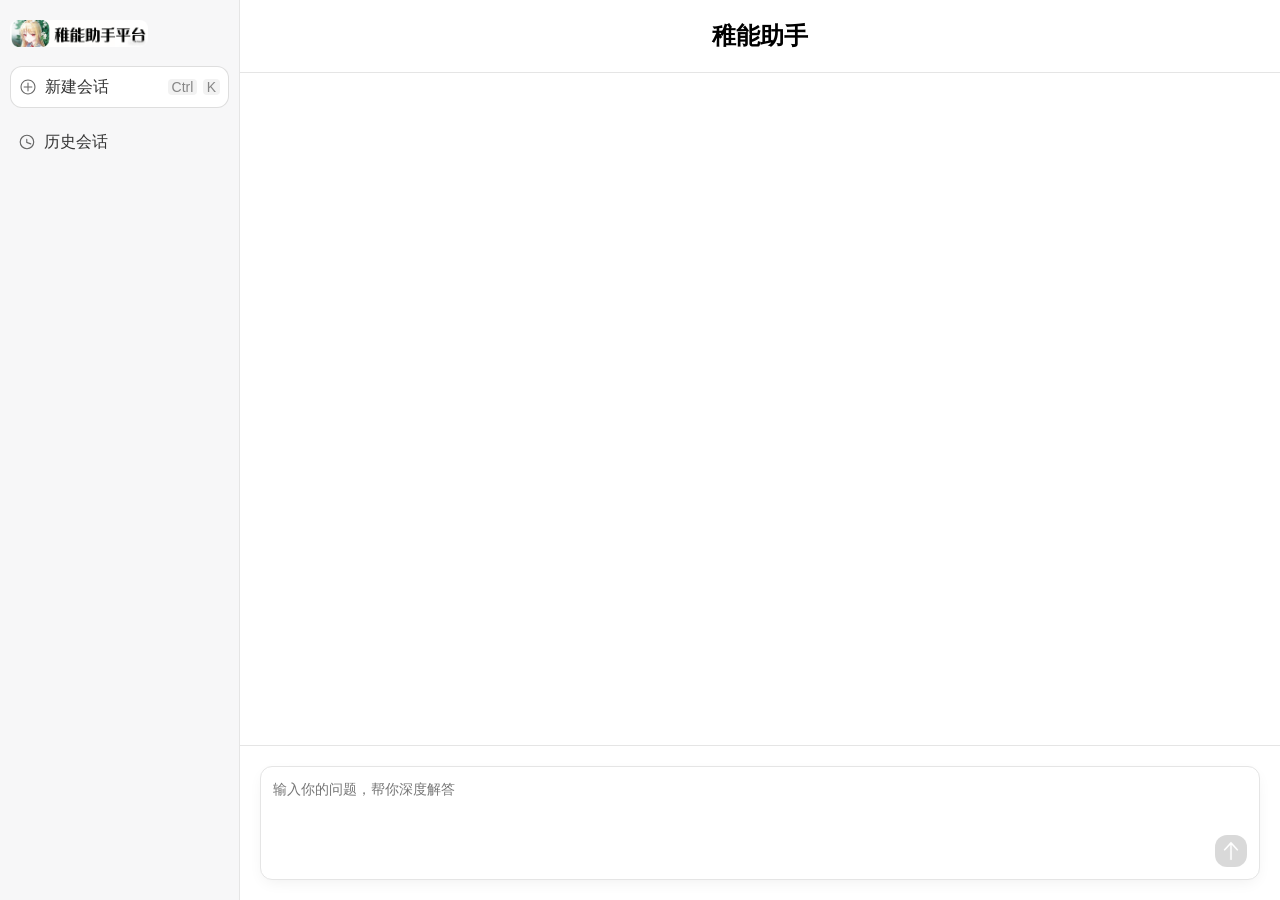
==== spring-ai-project/spring-chat-bot/src/main/resources/static/index.html @ 7eafef10 "feat(ai): 新增多个AI集成项目并完善聊天功能 - 创建spring-alibaba-demo项目集成阿里通义千问 - 创建spring-ollama-demo项目集成本地Ollama服务 -" ====
<!DOCTYPE html>
<html lang="zh-CN">
<head>
    <meta charset="UTF-8">
    <meta name="viewport" content="width=device-width, initial-scale=1.0">
    <title>稚能助手 Chat Interface</title>
    <link rel="stylesheet" href="styles.css">
    <link rel="stylesheet" href="chat-board.css">
    <script src="https://code.jquery.com/jquery-3.6.0.min.js"></script>
    <script src="https://cdn.bootcdn.net/ajax/libs/mathjax/3.2.0/es5/tex-chtml.js"></script>
    <script type="text/x-mathjax-config">
        window.MathJax = {
            tex: {
              // 行内公式标志
              inlineMath: [['$', '$']],
              // 块级公式标志
              displayMath: [['$$', '$$']],
              // 下面两个主要是支持渲染某些公式，可以自己了解
              processEnvironments: true,
              processRefs: true,
            },
            options: {
              // 跳过渲染的标签
              skipHtmlTags: ['noscript', 'script', 'span' 'style', 'textarea', 'pre', 'code'],
              ignoreHtmlClass: 'MathJax_Preview',
            },
            startup: {
              // 当mathjax加载并初始化完成后的回调
              pageReady: () => {
                callback && callback()
              },
            },
            svg: {
              fontCache: 'global',
            },
         }
    </script>
</head>
<body>
    <div class="chat-container">
        <div class="sidebar">
            <div class="logo">
                <img src="pic/logo.png" alt="Logo" class="logo-img">
            </div>
            <div class="menu-items">
                <div class="menu-item" id="newChatBtn">
                    <span class="icon">
                        <svg t="1751945279481" class="icon" viewBox="0 0 1024 1024" version="1.1" xmlns="http://www.w3.org/2000/svg" p-id="4610" xmlns:xlink="http://www.w3.org/1999/xlink" width="200" height="200"><path d="M904.2 344.3c-21.5-50.7-52.2-96.3-91.3-135.4s-84.6-69.8-135.4-91.3C625 95.5 569.3 84.2 511.8 84.2S398.5 95.5 346 117.7c-50.7 21.5-96.3 52.2-135.4 91.3s-69.8 84.6-91.3 135.4c-22.2 52.5-33.5 108.3-33.5 165.8S97.1 623.5 119.3 676c21.5 50.7 52.2 96.3 91.3 135.4 39.1 39.1 84.6 69.8 135.4 91.3 52.5 22.2 108.3 33.5 165.8 33.5s113.3-11.3 165.8-33.5c50.7-21.5 96.3-52.2 135.4-91.3 39.1-39.1 69.8-84.6 91.3-135.4 22.2-52.5 33.5-108.3 33.5-165.8s-11.4-113.4-33.6-165.9zM511.8 876C310 876 145.9 711.8 145.9 510.1S310 144.2 511.8 144.2c201.7 0 365.9 164.1 365.9 365.9 0 201.7-164.2 365.9-365.9 365.9z" fill="#666666" p-id="4611"></path><path d="M737 481H542V286c0-16.5-13.5-30-30-30s-30 13.5-30 30v195H287c-16.5 0-30 13.5-30 30s13.5 30 30 30h195v195c0 16.5 13.5 30 30 30s30-13.5 30-30V541h195c16.5 0 30-13.5 30-30s-13.5-30-30-30z" fill="#666666" p-id="4612"></path></svg>
                    </span>
                    <span class="text">新建会话</span>
                    <span class="shortcut">
                        <span class="key">Ctrl</span>
                        <span class="key">K</span>
                    </span>
                </div>
                <div class="menu-item">
                    <span class="icon">
                        <svg t="1751945579803" class="icon" viewBox="0 0 1024 1024" version="1.1" xmlns="http://www.w3.org/2000/svg" p-id="1103" xmlns:xlink="http://www.w3.org/1999/xlink" width="200" height="200"><path fill="#666666" d="M727.04 649.0624a31.5392 31.5392 0 0 1-10.5984-1.8432l-228.864-81.664a31.5392 31.5392 0 0 1-20.9408-29.696V352.4608a31.5392 31.5392 0 1 1 63.0784 0v161.1776L737.28 587.8272a31.5392 31.5392 0 0 1-10.5984 61.44z" p-id="1104"></path><path d="M509.8496 95.5904A416.9728 416.9728 0 1 0 926.72 512.5632a417.4336 417.4336 0 0 0-416.8704-416.9728z m0 767.6928a350.72 350.72 0 1 1 350.72-350.72 350.72 350.72 0 0 1-350.72 350.6688z" p-id="1105" fill="#666666"></path></svg>
                    </span>
                    <span class="text">历史会话</span>
                </div>
                <div class="history-list">
                    <!-- 会话列表将在这里动态添加 -->
                </div>
                <!--<div class="menu-item secondary">
                    <span class="text">查看全部</span>
                </div>-->
            </div>
            <div class="delete-session">
                <!--<div class="operate edit">编辑标题</div>-->
                <div class="operate delete">
                    <span class="icon">
                        <svg data-v-e8defdd9="" xmlns="http://www.w3.org/2000/svg" xmlns:xlink="http://www.w3.org/1999/xlink" aria-hidden="true" role="img" name="Delete" class="opt-icon iconify" width="16" height="16" viewBox="0 0 1024 1024"><path d="M352.256 155.648c0-20.48 16.384-36.864 36.864-36.864h245.76c20.48 0 36.864 16.384 36.864 36.864s-16.384 36.864-36.864 36.864H389.12c-20.48 0-36.864-16.384-36.864-36.864zM430.08 684.032c-20.48 0-36.864-16.384-36.864-36.864v-204.8c0-20.48 16.384-36.864 36.864-36.864s36.864 16.384 36.864 36.864v204.8c0 20.48-16.384 36.864-36.864 36.864zM557.056 647.168c0 20.48 16.384 36.864 36.864 36.864s36.864-16.384 36.864-36.864v-204.8c0-20.48-16.384-36.864-36.864-36.864s-36.864 16.384-36.864 36.864v204.8z" fill="currentColor"></path><path d="M880.64 241.664H143.36c-20.48 0-36.864 16.384-36.864 36.864s16.384 36.864 36.864 36.864h49.152l40.96 483.328c4.096 49.152 45.056 90.112 98.304 90.112h364.544c49.152 0 94.208-40.96 98.304-90.112l40.96-483.328H880.64c20.48 0 36.864-16.384 36.864-36.864s-16.384-36.864-36.864-36.864z m-159.744 548.864c0 12.288-12.288 24.576-24.576 24.576h-368.64c-12.288 0-24.576-8.192-24.576-24.576L266.24 315.392h491.52l-36.864 475.136z" fill="currentColor"></path></svg>
                    </span>
                    <span class="text">删除</span>
                </div>
            </div>
        </div>
        <div class="main-content">
            <div class="chat-header">
                <h1>稚能助手</h1>
            </div>
            <div class="chat-messages">
                <div class="chat-messages" id="chatMessages">
                    <!-- Messages will be added here -->
                </div>
                <div class="bottom-line"></div>
            </div>
            <div class="chat-input-container">
                <div class="input-wrapper">
                    <textarea id="userInput" placeholder="输入你的问题，帮你深度解答"></textarea>
                    <div class="input-buttons">
                        <div class="action-buttons">
                            <!-- <button class="action-btn">🌐</button>
                            <button class="action-btn">📎</button>
                            <button class="action-btn">🎯</button> -->
                            <button class="send-btn">
                                <svg t="1751947442961" class="icon" viewBox="0 0 1024 1024" version="1.1" xmlns="http://www.w3.org/2000/svg" p-id="16165" xmlns:xlink="http://www.w3.org/1999/xlink" width="200" height="200">
                                    <path d="M541.824 241.28v624.554667a29.781333 29.781333 0 0 1-8.448 21.333333 28.245333 28.245333 0 0 1-21.333333 8.832 28.245333 28.245333 0 0 1-21.333334-8.832 29.781333 29.781333 0 0 1-8.448-21.333333V241.28l-218.325333 243.2a26.026667 26.026667 0 0 1-20.821333 9.344 26.88 26.88 0 0 1-21.333334-9.898667 34.816 34.816 0 0 1-8.448-23.381333c0-8.96 2.986667-16.981333 8.96-23.893333l268.885334-299.306667A26.026667 26.026667 0 0 1 512 128a26.026667 26.026667 0 0 1 20.821333 9.344l268.928 299.306667c5.973333 6.912 8.917333 14.933333 8.917334 23.893333a34.816 34.816 0 0 1-8.448 23.381333 26.368 26.368 0 0 1-20.821334 9.898667 28.544 28.544 0 0 1-21.333333-9.386667l-218.24-243.2z" fill="#ffffff" stroke="#ffffff" stroke-width="7" p-id="16166"></path>
                                </svg>
                            </button>
                        </div>
                    </div>
                </div>
            </div>
        </div>
    </div>
    <script src="script.js"></script>
</body>
</html>
---- spring-ai-project/spring-chat-bot/src/main/resources/static/styles.css ----
* {
    margin: 0;
    padding: 0;
    box-sizing: border-box;
}

body {
    font-family: -apple-system, BlinkMacSystemFont, "Segoe UI", Roboto, "Helvetica Neue", Arial, sans-serif;
    background-color: #ffffff;
    height: 100vh;
}

.mjx-chtml{
    white-space: normal !important;
    font-size: 100% !important;
    span .mjx-char{
        font-family: KaTeX_Math, "Times New Roman" !important;
        font-style: italic;
    }
    .mjx-char.MJXc-TeX-main-R {
        font-family: KaTeX_Math, "Times New Roman" !important;
        font-style: initial;
    }
}
.chat-container {
    display: flex;
    height: 100vh;
}

.sidebar {
    width: 240px;
    background-color: #f7f7f8;
    padding: 20px 10px;
    display: flex;
    flex-direction: column;
    border-right: 1px solid #e5e5e5;
}

.logo {
    margin-bottom: 15px;
}

.logo-img {
    border-radius: 8px;
    width: 138px;
}


.menu-items {
    display: flex;
    flex-direction: column;
    gap: 0;
}

.menu-item {
    display: flex;
    align-items: center;
    padding: 5px 8px;
    border-radius: 8px;
    cursor: pointer;
    color: #333;
    transition: background-color 0.2s;
}
.menu-item#newChatBtn{
    border: 1px solid rgba(0, 0, 0, .13);
    background: #ffffff;
    padding: 5px 8px;
    border-radius: 12px;
    display: flex;
    justify-content: space-between;
    align-items: center;
    cursor: pointer;
    margin-bottom: 14px;
    transition: box-shadow .2s ease-in-out, background-color .2s ease-in-out;
}
.menu-item#newChatBtn:hover{
    box-shadow: 0 3px 10px rgba(0, 0, 0, .1);
}
.menu-item:hover {
    background-color: #e5e5e5;
}

.menu-item .icon {
    width: fit-content;
    line-height: 16px;
    margin-right: 8px;
}
.menu-item .icon svg{
    width: 18px;
    height: 18px;
    vertical-align: middle;
    margin-right: 0;
}
.menu-item .text{
    line-height: 30px;
}
.menu-item .shortcut {
    margin-left: auto;
    font-size: 12px;
    color: #666;
}
.menu-item .shortcut .key{
    padding: 0 4px;
    min-width: 20px;
    box-sizing: border-box;
    height: 20px;
    line-height: 20px;
    font-size: 14px;
    color: rgba(0, 0, 0, .45);
    background: rgba(0, 0, 0, .05);
    margin-left: 2px;
    text-align: center;
    border-radius: 4px;
}
.menu-item.secondary {
    color: #666;
    font-size: 14px;
}

.main-content {
    flex: 1;
    display: flex;
    flex-direction: column;
    height: 100%;
}

.chat-header {
    padding: 20px;
    text-align: center;
    border-bottom: 1px solid #e5e5e5;
}

.chat-header h1 {
    font-size: 24px;
    font-weight: bold;
}

.chat-messages {
    flex: 1;
    overflow-y: scroll;
    padding: 20px;
}
.chat-messages::-webkit-scrollbar {
    display: none;
}
.chat-messages .bottom-line{
    width: 100%;
    height: 1px;
    background-color: transparent;
}
.chat-input-container {
    padding: 20px;
    border-top: 1px solid #e5e5e5;
}

.input-wrapper {
    background-color: #fff;
    border: 1px solid #e5e5e5;
    border-radius: 12px;
    padding: 12px;
    box-shadow: 0 5px 16px -4px rgba(0, 0, 0, .07);
    transition: 300ms;
}
.input-wrapper:has(:focus-within) {
    border-color: #c5c5c5;
    box-shadow: 0 5px 16px -4px rgba(0, 0, 0, .15);
}
#userInput {
    width: 100%;
    min-height: 24px;
    max-height: 200px;
    border: none;
    outline: none;
    resize: none;
    font-size: 14px;
    line-height: 1.5;
    margin-bottom: 10px;
}
#userInput::placeholder {
    font-family: -apple-system, BlinkMacSystemFont, "Segoe UI", Roboto, "Helvetica Neue", Arial, sans-serif;
}
.input-buttons {
    display: flex;
    justify-content: flex-end;
    align-items: center;
}

.model-select {
    padding: 6px 12px;
    border-radius: 16px;
    border: 1px solid #e5e5e5;
    background-color: transparent;
    color: #666;
    cursor: pointer;
    font-size: 12px;
}

.action-buttons {
    display: flex;
    gap: 8px;
}

.action-buttons {
    width: 32px;
    height: 32px;
    border-radius: 12px;
    background-color: rgba(0,0,0,.15);
    cursor: pointer;
    display: flex;
    align-items: center;
    justify-content: center;
    transition: 100ms;
}
.btn-is-active{
    background-color: rgba(0,0,0,1);
}
.send-btn {
    width: 100%;
    height: 100%;
    border-radius: 12px;
    background-color: transparent;
    border: none;
    align-items: center;
    justify-content: center;
}
.send-btn .icon{
    width: 24px;
    height: 24px;
    vertical-align: middle;
}

/* 历史会话列表样式 */
.history-list {
    max-height: calc(100vh - 270px);
    overflow-y: auto;
    margin-top: 10px;
    padding: 0 10px;
}

.history-item {
    width: 100%;
    padding: 8px 12px;
    cursor: pointer;
    border-radius: 6px;
    font-size: 14px;
    color: #666666;
    margin-bottom: 4px;
    transition: background-color 0.2s;
    position: relative;
    display: flex;
    align-content: center;
    justify-content: space-between;
    .sessionOperates{
        display: none;
    }
}
.ellipse{
    white-space: nowrap;
    overflow: hidden;
    text-overflow: ellipsis;
}
.history-item:hover {
    background-color: #e5e5e5;
    .sessionOperates{
        display: block;
        font-size: 20px;
        line-height: 16px;
        letter-spacing: 1px;
        margin-left: 10px;
        padding: 0 3px;
        border-radius: 4px;
        color: #999999;
        cursor: pointer;
    }
    .sessionOperates:hover{
        background-color: #d5d5d5;
    }
}

.history-item.active {
    background-color: rgba(0, 0, 0, .05);
    color: #000000;
}

/* 滚动条样式 */
.history-list::-webkit-scrollbar {
    width: 4px;
}

.history-list::-webkit-scrollbar-track {
    background: transparent;
}

.history-list::-webkit-scrollbar-thumb {
    background: #888;
    border-radius: 2px;
}

.history-list::-webkit-scrollbar-thumb:hover {
    background: #666;
}

/*deleteDia*/
.delete-session{
    display: none;
    position: absolute;
    top: calc(var(--topP) + 20px);
    left: calc(var(--leftP) - 120px);
    z-index: 999;
    width: 128px;
    height: fit-content;
    border-radius: 10px;
    padding: 6px;
    background-color: #ffffff;
    box-shadow: 0 4px 30px rgba(0, 0, 0, 0.1);
}
.delete-session .operate{
    margin-bottom: 4px;
    padding: 8px;
    display: flex;
    align-items: center;
    min-width: 100px;
    color: inherit;
    -webkit-text-decoration: none;
    text-decoration: none;
    border-radius: 6px;
    cursor: pointer;
    font-size: 14px;
    .icon{
        line-height: 0;
        margin-right: 8px;
    }
    .text{
        vertical-align: baseline;
    }
}
.delete-session .edit{
    color: #000000;
}
.delete-session .delete{
    color: #ff3849;
}
.delete-session .operate:last-child{
    margin-bottom: 0;
}
.delete-session .operate:hover{
    background-color: #f0f0f0;
}
---- spring-ai-project/spring-chat-bot/src/main/resources/static/chat-board.css ----
.message-container {
    margin-bottom: 20px;
}

.message {
    display: flex;
    flex-wrap: wrap;
    margin-bottom: 15px;
    gap: 12px;
}

.bot-container .message:last-child {
    margin-bottom: 20px;
}

.avatar {
    width: 40px;
    height: 40px;
    border-radius: 50%;
    background-color: #f0f0f0;
    display: flex;
    align-items: center;
    justify-content: center;
    font-size: 20px;
    flex-shrink: 0;
}

.content {
    /*flex: 1;*/
    width: 100%;
    padding: 12px;
    background-color: #f7f7f8;
    border-radius: 12px;
    line-height: 1.5;
    white-space: pre-wrap !important;
    overflow: hidden !important;
    max-width: var(--contentWidth);
}

.user-message .content {
    width: fit-content;
    background-color: #333;
    color: #fff;
    white-space: pre-wrap !important;
}

.message.bot-message .content {
    background-color: #f7f7f8;
    color: #000;
    margin-left: 52px;
    white-space: pre-wrap !important;
}

.message.thinking-message {
    margin-left: 0;
    flex-direction: column;
}

.message.thinking-message .content {
    white-space: pre-wrap !important;
    background-color: #f5f5f7; /* 更柔和的背景色 */
    color: #4a4a4f; /* 提高文字对比度 */
    font-style: italic;
    border-left: 3px solid #7c7c8a; /* 更柔和的边框色 */
    margin-left: 52px; /* 移除重复属性 */
    transition: all 0.3s ease-out; /* 简化过渡效果 */
    overflow: hidden;
    padding: 12px 15px; /* 增加内边距提高可读性 */
    border-radius: 0 8px 8px 0; /* 添加圆角增强视觉效果 */
}

.thinking-header {
    display: flex;
    align-items: center;
    gap: 8px;
    margin-bottom: 8px;
    margin-left: 52px;
}

.toggle-thinking {
    cursor: pointer;
    user-select: none;
    width: 20px;
    height: 20px;
    display: flex;
    align-items: center;
    justify-content: center;
    border-radius: 50%;
    background-color: #f0f0f0;
    font-size: 12px;
}

.thinking-title {
    color: #666;
    font-size: 14px;
}

.message.thinking-message.collapsed .content {
    display: none;
}

.message.thinking-message .avatar {
    margin-bottom: -40px;
}

textarea:disabled, button:disabled {
    opacity: 0.6;
    cursor: not-allowed;
}
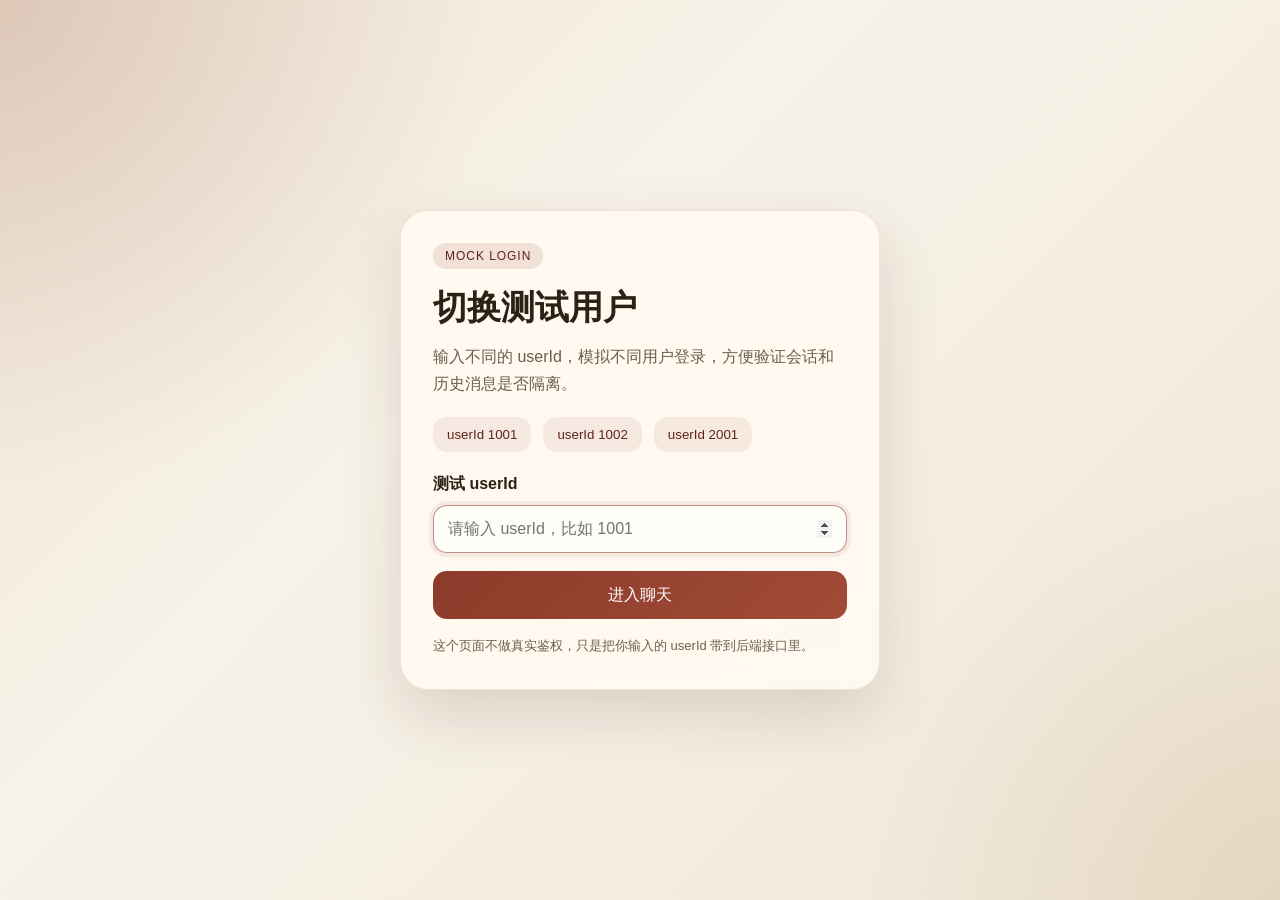
==== commit f2b6203e: "feat(chat): 添加用户隔离功能以防止不同用户的会话混杂 - 在 ChatController 中添加 userId 参数用于区分不同用户 - 实现 buildConversationId 方" ====
--- a/spring-ai-project/spring-chat-bot/src/main/resources/static/index.html
+++ b/spring-ai-project/spring-chat-bot/src/main/resources/static/index.html
@@ -11,21 +11,16 @@
     <script type="text/x-mathjax-config">
         window.MathJax = {
             tex: {
-              // 行内公式标志
               inlineMath: [['$', '$']],
-              // 块级公式标志
               displayMath: [['$$', '$$']],
-              // 下面两个主要是支持渲染某些公式，可以自己了解
               processEnvironments: true,
               processRefs: true,
             },
             options: {
-              // 跳过渲染的标签
               skipHtmlTags: ['noscript', 'script', 'span' 'style', 'textarea', 'pre', 'code'],
               ignoreHtmlClass: 'MathJax_Preview',
             },
             startup: {
-              // 当mathjax加载并初始化完成后的回调
               pageReady: () => {
                 callback && callback()
               },
@@ -37,68 +32,86 @@
     </script>
 </head>
 <body>
-    <div class="chat-container">
-        <div class="sidebar">
-            <div class="logo">
-                <img src="pic/logo.png" alt="Logo" class="logo-img">
+    <div class="app-shell">
+        <div class="login-screen" id="loginScreen">
+            <div class="login-card">
+                <div class="login-badge">Mock Login</div>
+                <h1>切换测试用户</h1>
+                <p class="login-desc">输入不同的 userId，模拟不同用户登录，方便验证会话和历史消息是否隔离。</p>
+                <div class="preset-users">
+                    <button class="preset-user-btn" data-user-id="1001">userId 1001</button>
+                    <button class="preset-user-btn" data-user-id="1002">userId 1002</button>
+                    <button class="preset-user-btn" data-user-id="2001">userId 2001</button>
+                </div>
+                <div class="login-form">
+                    <label for="mockUserId">测试 userId</label>
+                    <input id="mockUserId" type="number" min="1" placeholder="请输入 userId，比如 1001">
+                    <button id="mockLoginBtn" class="mock-login-btn">进入聊天</button>
+                </div>
+                <p class="login-tip">这个页面不做真实鉴权，只是把你输入的 userId 带到后端接口里。</p>
             </div>
-            <div class="menu-items">
-                <div class="menu-item" id="newChatBtn">
-                    <span class="icon">
-                        <svg t="1751945279481" class="icon" viewBox="0 0 1024 1024" version="1.1" xmlns="http://www.w3.org/2000/svg" p-id="4610" xmlns:xlink="http://www.w3.org/1999/xlink" width="200" height="200"><path d="M904.2 344.3c-21.5-50.7-52.2-96.3-91.3-135.4s-84.6-69.8-135.4-91.3C625 95.5 569.3 84.2 511.8 84.2S398.5 95.5 346 117.7c-50.7 21.5-96.3 52.2-135.4 91.3s-69.8 84.6-91.3 135.4c-22.2 52.5-33.5 108.3-33.5 165.8S97.1 623.5 119.3 676c21.5 50.7 52.2 96.3 91.3 135.4 39.1 39.1 84.6 69.8 135.4 91.3 52.5 22.2 108.3 33.5 165.8 33.5s113.3-11.3 165.8-33.5c50.7-21.5 96.3-52.2 135.4-91.3 39.1-39.1 69.8-84.6 91.3-135.4 22.2-52.5 33.5-108.3 33.5-165.8s-11.4-113.4-33.6-165.9zM511.8 876C310 876 145.9 711.8 145.9 510.1S310 144.2 511.8 144.2c201.7 0 365.9 164.1 365.9 365.9 0 201.7-164.2 365.9-365.9 365.9z" fill="#666666" p-id="4611"></path><path d="M737 481H542V286c0-16.5-13.5-30-30-30s-30 13.5-30 30v195H287c-16.5 0-30 13.5-30 30s13.5 30 30 30h195v195c0 16.5 13.5 30 30 30s30-13.5 30-30V541h195c16.5 0 30-13.5 30-30s-13.5-30-30-30z" fill="#666666" p-id="4612"></path></svg>
-                    </span>
-                    <span class="text">新建会话</span>
-                    <span class="shortcut">
-                        <span class="key">Ctrl</span>
-                        <span class="key">K</span>
-                    </span>
+        </div>
+
+        <div class="chat-container hidden" id="chatApp">
+            <div class="sidebar">
+                <div class="logo">
+                    <img src="pic/logo.png" alt="Logo" class="logo-img">
                 </div>
-                <div class="menu-item">
-                    <span class="icon">
-                        <svg t="1751945579803" class="icon" viewBox="0 0 1024 1024" version="1.1" xmlns="http://www.w3.org/2000/svg" p-id="1103" xmlns:xlink="http://www.w3.org/1999/xlink" width="200" height="200"><path fill="#666666" d="M727.04 649.0624a31.5392 31.5392 0 0 1-10.5984-1.8432l-228.864-81.664a31.5392 31.5392 0 0 1-20.9408-29.696V352.4608a31.5392 31.5392 0 1 1 63.0784 0v161.1776L737.28 587.8272a31.5392 31.5392 0 0 1-10.5984 61.44z" p-id="1104"></path><path d="M509.8496 95.5904A416.9728 416.9728 0 1 0 926.72 512.5632a417.4336 417.4336 0 0 0-416.8704-416.9728z m0 767.6928a350.72 350.72 0 1 1 350.72-350.72 350.72 350.72 0 0 1-350.72 350.6688z" p-id="1105" fill="#666666"></path></svg>
-                    </span>
-                    <span class="text">历史会话</span>
+                <div class="mock-user-panel">
+                    <div class="mock-user-label">当前测试用户</div>
+                    <div class="mock-user-row">
+                        <span id="currentUserIdText">未设置</span>
+                        <button id="switchUserBtn" class="switch-user-btn">切换</button>
+                    </div>
                 </div>
-                <div class="history-list">
-                    <!-- 会话列表将在这里动态添加 -->
+                <div class="menu-items">
+                    <div class="menu-item" id="newChatBtn">
+                        <span class="icon">
+                            <svg t="1751945279481" class="icon" viewBox="0 0 1024 1024" version="1.1" xmlns="http://www.w3.org/2000/svg" p-id="4610" xmlns:xlink="http://www.w3.org/1999/xlink" width="200" height="200"><path d="M904.2 344.3c-21.5-50.7-52.2-96.3-91.3-135.4s-84.6-69.8-135.4-91.3C625 95.5 569.3 84.2 511.8 84.2S398.5 95.5 346 117.7c-50.7 21.5-96.3 52.2-135.4 91.3s-69.8 84.6-91.3 135.4c-22.2 52.5-33.5 108.3-33.5 165.8S97.1 623.5 119.3 676c21.5 50.7 52.2 96.3 91.3 135.4 39.1 39.1 84.6 69.8 135.4 91.3 52.5 22.2 108.3 33.5 165.8 33.5s113.3-11.3 165.8-33.5c50.7-21.5 96.3-52.2 135.4-91.3 39.1-39.1 69.8-84.6 91.3-135.4 22.2-52.5 33.5-108.3 33.5-165.8s-11.4-113.4-33.6-165.9zM511.8 876C310 876 145.9 711.8 145.9 510.1S310 144.2 511.8 144.2c201.7 0 365.9 164.1 365.9 365.9 0 201.7-164.2 365.9-365.9 365.9z" fill="#666666" p-id="4611"></path><path d="M737 481H542V286c0-16.5-13.5-30-30-30s-30 13.5-30 30v195H287c-16.5 0-30 13.5-30 30s13.5 30 30 30h195v195c0 16.5 13.5 30 30 30s30-13.5 30-30V541h195c16.5 0 30-13.5 30-30s-13.5-30-30-30z" fill="#666666" p-id="4612"></path></svg>
+                        </span>
+                        <span class="text">新建会话</span>
+                        <span class="shortcut">
+                            <span class="key">Ctrl</span>
+                            <span class="key">K</span>
+                        </span>
+                    </div>
+                    <div class="menu-item">
+                        <span class="icon">
+                            <svg t="1751945579803" class="icon" viewBox="0 0 1024 1024" version="1.1" xmlns="http://www.w3.org/2000/svg" p-id="1103" xmlns:xlink="http://www.w3.org/1999/xlink" width="200" height="200"><path fill="#666666" d="M727.04 649.0624a31.5392 31.5392 0 0 1-10.5984-1.8432l-228.864-81.664a31.5392 31.5392 0 0 1-20.9408-29.696V352.4608a31.5392 31.5392 0 1 1 63.0784 0v161.1776L737.28 587.8272a31.5392 31.5392 0 0 1-10.5984 61.44z" p-id="1104"></path><path d="M509.8496 95.5904A416.9728 416.9728 0 1 0 926.72 512.5632a417.4336 417.4336 0 0 0-416.8704-416.9728z m0 767.6928a350.72 350.72 0 1 1 350.72-350.72 350.72 350.72 0 0 1-350.72 350.6688z" p-id="1105" fill="#666666"></path></svg>
+                        </span>
+                        <span class="text">历史会话</span>
+                    </div>
+                    <div class="history-list"></div>
                 </div>
-                <!--<div class="menu-item secondary">
-                    <span class="text">查看全部</span>
-                </div>-->
-            </div>
-            <div class="delete-session">
-                <!--<div class="operate edit">编辑标题</div>-->
-                <div class="operate delete">
-                    <span class="icon">
-                        <svg data-v-e8defdd9="" xmlns="http://www.w3.org/2000/svg" xmlns:xlink="http://www.w3.org/1999/xlink" aria-hidden="true" role="img" name="Delete" class="opt-icon iconify" width="16" height="16" viewBox="0 0 1024 1024"><path d="M352.256 155.648c0-20.48 16.384-36.864 36.864-36.864h245.76c20.48 0 36.864 16.384 36.864 36.864s-16.384 36.864-36.864 36.864H389.12c-20.48 0-36.864-16.384-36.864-36.864zM430.08 684.032c-20.48 0-36.864-16.384-36.864-36.864v-204.8c0-20.48 16.384-36.864 36.864-36.864s36.864 16.384 36.864 36.864v204.8c0 20.48-16.384 36.864-36.864 36.864zM557.056 647.168c0 20.48 16.384 36.864 36.864 36.864s36.864-16.384 36.864-36.864v-204.8c0-20.48-16.384-36.864-36.864-36.864s-36.864 16.384-36.864 36.864v204.8z" fill="currentColor"></path><path d="M880.64 241.664H143.36c-20.48 0-36.864 16.384-36.864 36.864s16.384 36.864 36.864 36.864h49.152l40.96 483.328c4.096 49.152 45.056 90.112 98.304 90.112h364.544c49.152 0 94.208-40.96 98.304-90.112l40.96-483.328H880.64c20.48 0 36.864-16.384 36.864-36.864s-16.384-36.864-36.864-36.864z m-159.744 548.864c0 12.288-12.288 24.576-24.576 24.576h-368.64c-12.288 0-24.576-8.192-24.576-24.576L266.24 315.392h491.52l-36.864 475.136z" fill="currentColor"></path></svg>
-                    </span>
-                    <span class="text">删除</span>
+                <div class="delete-session">
+                    <div class="operate delete">
+                        <span class="icon">
+                            <svg data-v-e8defdd9="" xmlns="http://www.w3.org/2000/svg" xmlns:xlink="http://www.w3.org/1999/xlink" aria-hidden="true" role="img" name="Delete" class="opt-icon iconify" width="16" height="16" viewBox="0 0 1024 1024"><path d="M352.256 155.648c0-20.48 16.384-36.864 36.864-36.864h245.76c20.48 0 36.864 16.384 36.864 36.864s-16.384 36.864-36.864 36.864H389.12c-20.48 0-36.864-16.384-36.864-36.864zM430.08 684.032c-20.48 0-36.864-16.384-36.864-36.864v-204.8c0-20.48 16.384-36.864 36.864-36.864s36.864 16.384 36.864 36.864v204.8c0 20.48-16.384 36.864-36.864 36.864zM557.056 647.168c0 20.48 16.384 36.864 36.864 36.864s36.864-16.384 36.864-36.864v-204.8c0-20.48-16.384-36.864-36.864-36.864s-36.864 16.384-36.864 36.864v204.8z" fill="currentColor"></path><path d="M880.64 241.664H143.36c-20.48 0-36.864 16.384-36.864 36.864s16.384 36.864 36.864 36.864h49.152l40.96 483.328c4.096 49.152 45.056 90.112 98.304 90.112h364.544c49.152 0 94.208-40.96 98.304-90.112l40.96-483.328H880.64c20.48 0 36.864-16.384 36.864-36.864s-16.384-36.864-36.864-36.864z m-159.744 548.864c0 12.288-12.288 24.576-24.576 24.576h-368.64c-12.288 0-24.576-8.192-24.576-24.576L266.24 315.392h491.52l-36.864 475.136z" fill="currentColor"></path></svg>
+                        </span>
+                        <span class="text">删除</span>
+                    </div>
                 </div>
             </div>
-        </div>
-        <div class="main-content">
-            <div class="chat-header">
-                <h1>稚能助手</h1>
-            </div>
-            <div class="chat-messages">
-                <div class="chat-messages" id="chatMessages">
-                    <!-- Messages will be added here -->
+            <div class="main-content">
+                <div class="chat-header">
+                    <h1>稚能助手</h1>
+                    <p id="chatHeaderUser">当前 userId：未设置</p>
                 </div>
-                <div class="bottom-line"></div>
-            </div>
-            <div class="chat-input-container">
-                <div class="input-wrapper">
-                    <textarea id="userInput" placeholder="输入你的问题，帮你深度解答"></textarea>
-                    <div class="input-buttons">
-                        <div class="action-buttons">
-                            <!-- <button class="action-btn">🌐</button>
-                            <button class="action-btn">📎</button>
-                            <button class="action-btn">🎯</button> -->
-                            <button class="send-btn">
-                                <svg t="1751947442961" class="icon" viewBox="0 0 1024 1024" version="1.1" xmlns="http://www.w3.org/2000/svg" p-id="16165" xmlns:xlink="http://www.w3.org/1999/xlink" width="200" height="200">
-                                    <path d="M541.824 241.28v624.554667a29.781333 29.781333 0 0 1-8.448 21.333333 28.245333 28.245333 0 0 1-21.333333 8.832 28.245333 28.245333 0 0 1-21.333334-8.832 29.781333 29.781333 0 0 1-8.448-21.333333V241.28l-218.325333 243.2a26.026667 26.026667 0 0 1-20.821333 9.344 26.88 26.88 0 0 1-21.333334-9.898667 34.816 34.816 0 0 1-8.448-23.381333c0-8.96 2.986667-16.981333 8.96-23.893333l268.885334-299.306667A26.026667 26.026667 0 0 1 512 128a26.026667 26.026667 0 0 1 20.821333 9.344l268.928 299.306667c5.973333 6.912 8.917333 14.933333 8.917334 23.893333a34.816 34.816 0 0 1-8.448 23.381333 26.368 26.368 0 0 1-20.821334 9.898667 28.544 28.544 0 0 1-21.333333-9.386667l-218.24-243.2z" fill="#ffffff" stroke="#ffffff" stroke-width="7" p-id="16166"></path>
-                                </svg>
-                            </button>
+                <div class="chat-messages">
+                    <div class="chat-messages" id="chatMessages"></div>
+                    <div class="bottom-line"></div>
+                </div>
+                <div class="chat-input-container">
+                    <div class="input-wrapper">
+                        <textarea id="userInput" placeholder="输入你的问题，帮你深度解答"></textarea>
+                        <div class="input-buttons">
+                            <div class="action-buttons">
+                                <button class="send-btn">
+                                    <svg t="1751947442961" class="icon" viewBox="0 0 1024 1024" version="1.1" xmlns="http://www.w3.org/2000/svg" p-id="16165" xmlns:xlink="http://www.w3.org/1999/xlink" width="200" height="200">
+                                        <path d="M541.824 241.28v624.554667a29.781333 29.781333 0 0 1-8.448 21.333333 28.245333 28.245333 0 0 1-21.333333 8.832 28.245333 28.245333 0 0 1-21.333334-8.832 29.781333 29.781333 0 0 1-8.448-21.333333V241.28l-218.325333 243.2a26.026667 26.026667 0 0 1-20.821333 9.344 26.88 26.88 0 0 1-21.333334-9.898667 34.816 34.816 0 0 1-8.448-23.381333c0-8.96 2.986667-16.981333 8.96-23.893333l268.885334-299.306667A26.026667 26.026667 0 0 1 512 128a26.026667 26.026667 0 0 1 20.821333 9.344l268.928 299.306667c5.973333 6.912 8.917333 14.933333 8.917334 23.893333a34.816 34.816 0 0 1-8.448 23.381333 26.368 26.368 0 0 1-20.821334 9.898667 28.544 28.544 0 0 1-21.333333-9.386667l-218.24-243.2z" fill="#ffffff" stroke="#ffffff" stroke-width="7" p-id="16166"></path>
+                                    </svg>
+                                </button>
+                            </div>
                         </div>
                     </div>
                 </div>
--- a/spring-ai-project/spring-chat-bot/src/main/resources/static/styles.css
+++ b/spring-ai-project/spring-chat-bot/src/main/resources/static/styles.css
@@ -4,10 +4,31 @@
     box-sizing: border-box;
 }
 
+:root {
+    --bg-main: #f3efe6;
+    --bg-panel: rgba(255, 252, 245, 0.86);
+    --bg-panel-strong: #fffaf1;
+    --text-main: #2b2216;
+    --text-soft: #6f5d49;
+    --line-soft: rgba(91, 70, 43, 0.16);
+    --accent: #8c3b2a;
+    --accent-deep: #5e2419;
+    --shadow-soft: 0 24px 60px rgba(61, 34, 19, 0.14);
+}
+
 body {
-    font-family: -apple-system, BlinkMacSystemFont, "Segoe UI", Roboto, "Helvetica Neue", Arial, sans-serif;
-    background-color: #ffffff;
+    font-family: "Microsoft YaHei", "PingFang SC", sans-serif;
+    background:
+        radial-gradient(circle at top left, rgba(140, 59, 42, 0.18), transparent 32%),
+        radial-gradient(circle at bottom right, rgba(185, 145, 84, 0.2), transparent 28%),
+        linear-gradient(135deg, #efe6d6 0%, #f7f2e8 38%, #efe7da 100%);
+    color: var(--text-main);
     height: 100vh;
+    overflow: hidden;
+}
+
+.hidden {
+    display: none !important;
 }
 
 .mjx-chtml{
@@ -22,18 +43,136 @@
         font-style: initial;
     }
 }
+
+.app-shell {
+    height: 100vh;
+}
+
+.login-screen {
+    min-height: 100vh;
+    display: flex;
+    align-items: center;
+    justify-content: center;
+    padding: 24px;
+}
+
+.login-card {
+    width: min(480px, 100%);
+    padding: 32px;
+    border-radius: 28px;
+    background: rgba(255, 250, 241, 0.92);
+    border: 1px solid rgba(116, 79, 38, 0.12);
+    box-shadow: var(--shadow-soft);
+    backdrop-filter: blur(16px);
+}
+
+.login-badge {
+    display: inline-flex;
+    padding: 6px 12px;
+    border-radius: 999px;
+    background: rgba(140, 59, 42, 0.12);
+    color: var(--accent-deep);
+    font-size: 12px;
+    letter-spacing: 0.08em;
+    text-transform: uppercase;
+    margin-bottom: 16px;
+}
+
+.login-card h1 {
+    font-size: 34px;
+    margin-bottom: 12px;
+}
+
+.login-desc,
+.login-tip {
+    color: var(--text-soft);
+    line-height: 1.7;
+}
+
+.login-desc {
+    margin-bottom: 20px;
+}
+
+.preset-users {
+    display: flex;
+    gap: 12px;
+    flex-wrap: wrap;
+    margin-bottom: 22px;
+}
+
+.preset-user-btn,
+.switch-user-btn,
+.mock-login-btn {
+    border: none;
+    cursor: pointer;
+    transition: all 0.2s ease;
+}
+
+.preset-user-btn {
+    padding: 10px 14px;
+    border-radius: 14px;
+    background: rgba(140, 59, 42, 0.08);
+    color: var(--accent-deep);
+}
+
+.preset-user-btn:hover,
+.switch-user-btn:hover,
+.mock-login-btn:hover {
+    transform: translateY(-1px);
+}
+
+.login-form {
+    display: flex;
+    flex-direction: column;
+    gap: 10px;
+}
+
+.login-form label {
+    font-weight: 600;
+}
+
+.login-form input {
+    height: 48px;
+    border-radius: 14px;
+    border: 1px solid rgba(91, 70, 43, 0.18);
+    padding: 0 14px;
+    font-size: 16px;
+    outline: none;
+    background: #fffdf8;
+}
+
+.login-form input:focus {
+    border-color: rgba(140, 59, 42, 0.55);
+    box-shadow: 0 0 0 4px rgba(140, 59, 42, 0.08);
+}
+
+.mock-login-btn {
+    height: 48px;
+    border-radius: 14px;
+    background: linear-gradient(135deg, var(--accent) 0%, #a04b38 100%);
+    color: #fff;
+    font-size: 16px;
+    margin-top: 8px;
+}
+
+.login-tip {
+    margin-top: 16px;
+    font-size: 13px;
+}
+
 .chat-container {
     display: flex;
     height: 100vh;
 }
 
 .sidebar {
-    width: 240px;
-    background-color: #f7f7f8;
-    padding: 20px 10px;
+    width: 260px;
+    background: var(--bg-panel);
+    backdrop-filter: blur(18px);
+    padding: 20px 12px;
     display: flex;
     flex-direction: column;
-    border-right: 1px solid #e5e5e5;
+    border-right: 1px solid var(--line-soft);
 }
 
 .logo {
@@ -41,10 +180,37 @@
 }
 
 .logo-img {
-    border-radius: 8px;
+    border-radius: 12px;
     width: 138px;
 }
 
+.mock-user-panel {
+    padding: 14px;
+    border-radius: 16px;
+    background: rgba(140, 59, 42, 0.08);
+    margin-bottom: 16px;
+}
+
+.mock-user-label {
+    font-size: 12px;
+    color: var(--text-soft);
+    margin-bottom: 8px;
+}
+
+.mock-user-row {
+    display: flex;
+    align-items: center;
+    justify-content: space-between;
+    gap: 12px;
+    font-weight: 600;
+}
+
+.switch-user-btn {
+    padding: 8px 12px;
+    border-radius: 10px;
+    background: rgba(255, 255, 255, 0.75);
+    color: var(--accent-deep);
+}
 
 .menu-items {
     display: flex;
@@ -56,16 +222,17 @@
     display: flex;
     align-items: center;
     padding: 5px 8px;
-    border-radius: 8px;
+    border-radius: 10px;
     cursor: pointer;
     color: #333;
     transition: background-color 0.2s;
 }
+
 .menu-item#newChatBtn{
-    border: 1px solid rgba(0, 0, 0, .13);
-    background: #ffffff;
+    border: 1px solid rgba(91, 70, 43, 0.13);
+    background: rgba(255, 255, 255, 0.82);
     padding: 5px 8px;
-    border-radius: 12px;
+    border-radius: 14px;
     display: flex;
     justify-content: space-between;
     align-items: center;
@@ -73,11 +240,13 @@
     margin-bottom: 14px;
     transition: box-shadow .2s ease-in-out, background-color .2s ease-in-out;
 }
+
 .menu-item#newChatBtn:hover{
-    box-shadow: 0 3px 10px rgba(0, 0, 0, .1);
-}
+    box-shadow: 0 8px 24px rgba(0, 0, 0, .08);
+}
+
 .menu-item:hover {
-    background-color: #e5e5e5;
+    background-color: rgba(140, 59, 42, 0.08);
 }
 
 .menu-item .icon {
@@ -85,20 +254,24 @@
     line-height: 16px;
     margin-right: 8px;
 }
+
 .menu-item .icon svg{
     width: 18px;
     height: 18px;
     vertical-align: middle;
     margin-right: 0;
 }
+
 .menu-item .text{
     line-height: 30px;
 }
+
 .menu-item .shortcut {
     margin-left: auto;
     font-size: 12px;
     color: #666;
 }
+
 .menu-item .shortcut .key{
     padding: 0 4px;
     min-width: 20px;
@@ -112,10 +285,6 @@
     text-align: center;
     border-radius: 4px;
 }
-.menu-item.secondary {
-    color: #666;
-    font-size: 14px;
-}
 
 .main-content {
     flex: 1;
@@ -127,12 +296,19 @@
 .chat-header {
     padding: 20px;
     text-align: center;
-    border-bottom: 1px solid #e5e5e5;
+    border-bottom: 1px solid var(--line-soft);
+    background: rgba(255, 252, 245, 0.5);
 }
 
 .chat-header h1 {
     font-size: 24px;
     font-weight: bold;
+}
+
+.chat-header p {
+    margin-top: 8px;
+    color: var(--text-soft);
+    font-size: 14px;
 }
 
 .chat-messages {
@@ -140,31 +316,36 @@
     overflow-y: scroll;
     padding: 20px;
 }
+
 .chat-messages::-webkit-scrollbar {
     display: none;
 }
+
 .chat-messages .bottom-line{
     width: 100%;
     height: 1px;
     background-color: transparent;
 }
+
 .chat-input-container {
     padding: 20px;
-    border-top: 1px solid #e5e5e5;
+    border-top: 1px solid var(--line-soft);
 }
 
 .input-wrapper {
-    background-color: #fff;
-    border: 1px solid #e5e5e5;
-    border-radius: 12px;
+    background-color: rgba(255,255,255,0.86);
+    border: 1px solid var(--line-soft);
+    border-radius: 18px;
     padding: 12px;
     box-shadow: 0 5px 16px -4px rgba(0, 0, 0, .07);
     transition: 300ms;
 }
+
 .input-wrapper:has(:focus-within) {
-    border-color: #c5c5c5;
-    box-shadow: 0 5px 16px -4px rgba(0, 0, 0, .15);
-}
+    border-color: rgba(140, 59, 42, 0.35);
+    box-shadow: 0 10px 30px rgba(94, 36, 25, 0.12);
+}
+
 #userInput {
     width: 100%;
     min-height: 24px;
@@ -175,29 +356,18 @@
     font-size: 14px;
     line-height: 1.5;
     margin-bottom: 10px;
-}
+    background: transparent;
+    color: var(--text-main);
+}
+
 #userInput::placeholder {
-    font-family: -apple-system, BlinkMacSystemFont, "Segoe UI", Roboto, "Helvetica Neue", Arial, sans-serif;
-}
+    color: #9b8b78;
+}
+
 .input-buttons {
     display: flex;
     justify-content: flex-end;
     align-items: center;
-}
-
-.model-select {
-    padding: 6px 12px;
-    border-radius: 16px;
-    border: 1px solid #e5e5e5;
-    background-color: transparent;
-    color: #666;
-    cursor: pointer;
-    font-size: 12px;
-}
-
-.action-buttons {
-    display: flex;
-    gap: 8px;
 }
 
 .action-buttons {
@@ -211,9 +381,11 @@
     justify-content: center;
     transition: 100ms;
 }
+
 .btn-is-active{
     background-color: rgba(0,0,0,1);
 }
+
 .send-btn {
     width: 100%;
     height: 100%;
@@ -223,15 +395,15 @@
     align-items: center;
     justify-content: center;
 }
+
 .send-btn .icon{
     width: 24px;
     height: 24px;
     vertical-align: middle;
 }
 
-/* 历史会话列表样式 */
 .history-list {
-    max-height: calc(100vh - 270px);
+    max-height: calc(100vh - 330px);
     overflow-y: auto;
     margin-top: 10px;
     padding: 0 10px;
@@ -241,7 +413,7 @@
     width: 100%;
     padding: 8px 12px;
     cursor: pointer;
-    border-radius: 6px;
+    border-radius: 10px;
     font-size: 14px;
     color: #666666;
     margin-bottom: 4px;
@@ -254,13 +426,15 @@
         display: none;
     }
 }
+
 .ellipse{
     white-space: nowrap;
     overflow: hidden;
     text-overflow: ellipsis;
 }
+
 .history-item:hover {
-    background-color: #e5e5e5;
+    background-color: rgba(140, 59, 42, 0.08);
     .sessionOperates{
         display: block;
         font-size: 20px;
@@ -278,11 +452,10 @@
 }
 
 .history-item.active {
-    background-color: rgba(0, 0, 0, .05);
+    background-color: rgba(140, 59, 42, 0.12);
     color: #000000;
 }
 
-/* 滚动条样式 */
 .history-list::-webkit-scrollbar {
     width: 4px;
 }
@@ -300,7 +473,6 @@
     background: #666;
 }
 
-/*deleteDia*/
 .delete-session{
     display: none;
     position: absolute;
@@ -314,6 +486,7 @@
     background-color: #ffffff;
     box-shadow: 0 4px 30px rgba(0, 0, 0, 0.1);
 }
+
 .delete-session .operate{
     margin-bottom: 4px;
     padding: 8px;
@@ -321,7 +494,6 @@
     align-items: center;
     min-width: 100px;
     color: inherit;
-    -webkit-text-decoration: none;
     text-decoration: none;
     border-radius: 6px;
     cursor: pointer;
@@ -334,15 +506,15 @@
         vertical-align: baseline;
     }
 }
-.delete-session .edit{
-    color: #000000;
-}
+
 .delete-session .delete{
     color: #ff3849;
 }
+
 .delete-session .operate:last-child{
     margin-bottom: 0;
 }
+
 .delete-session .operate:hover{
     background-color: #f0f0f0;
 }
